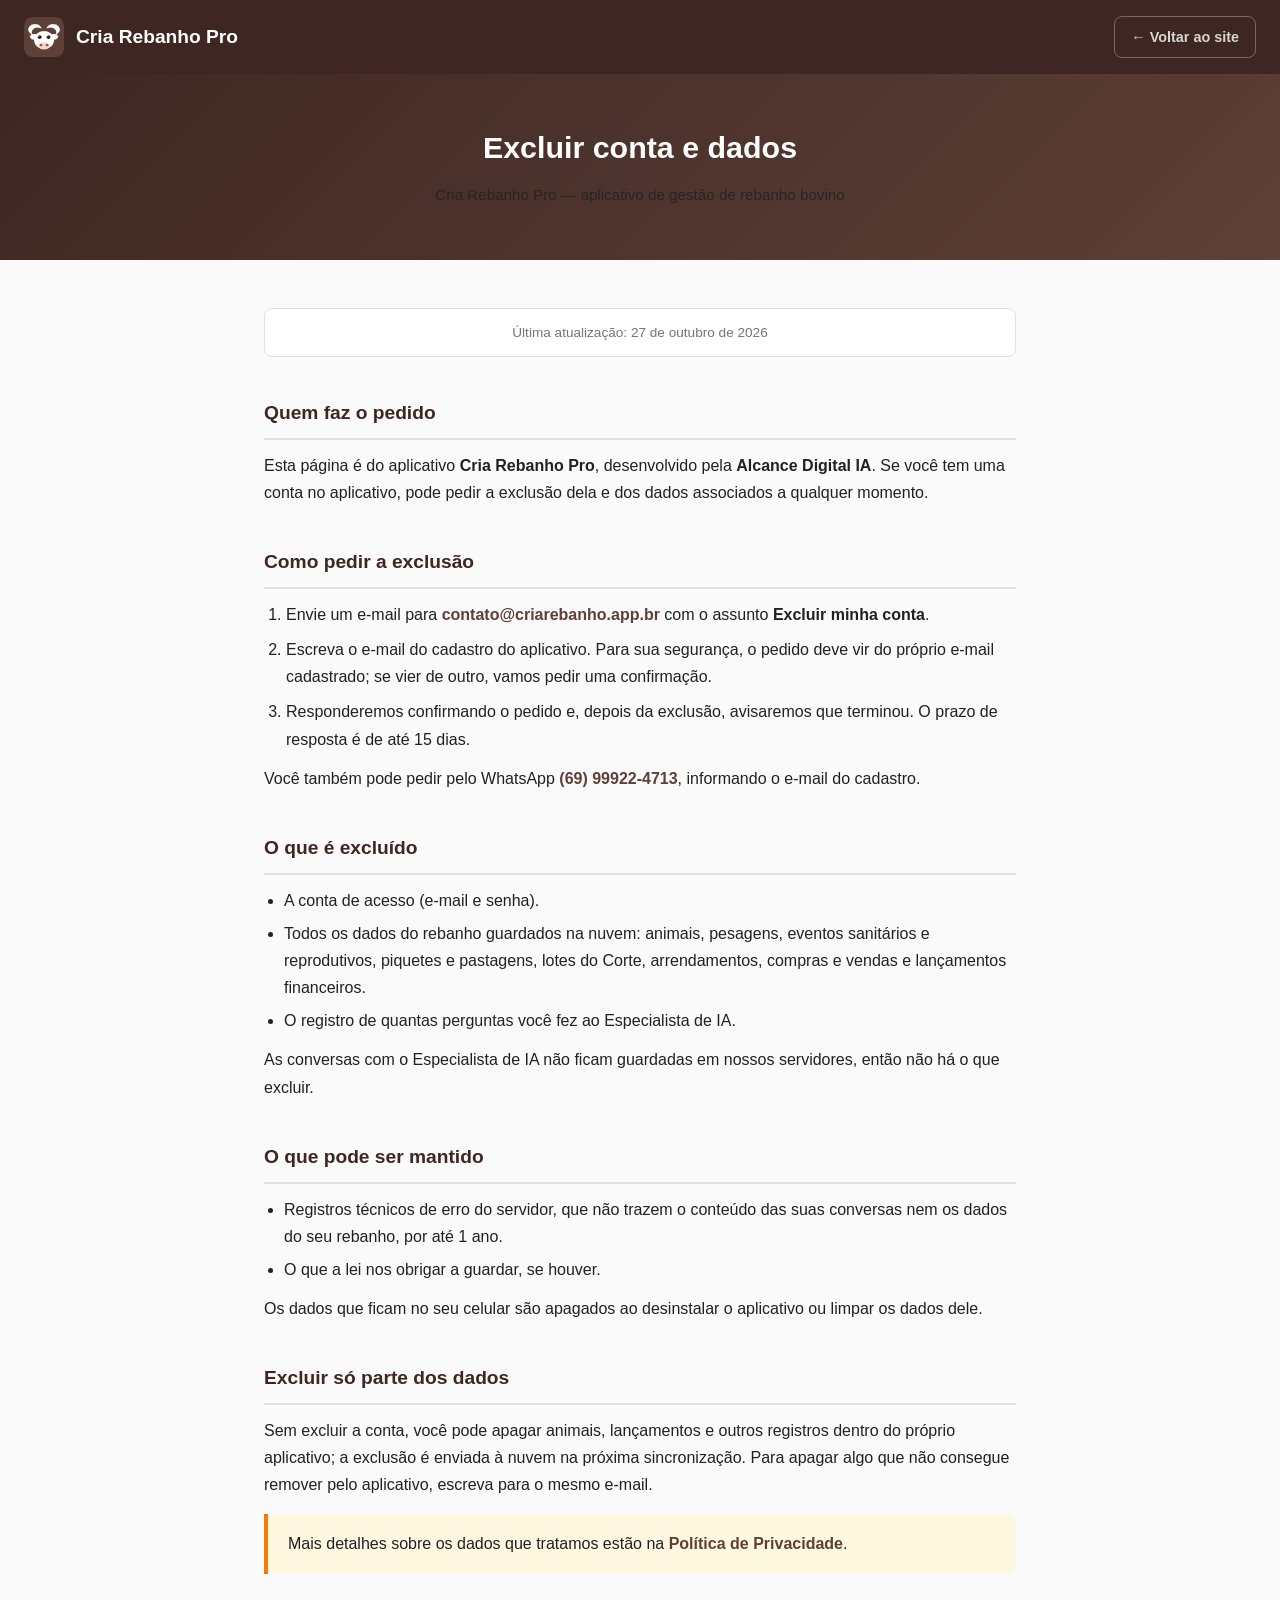
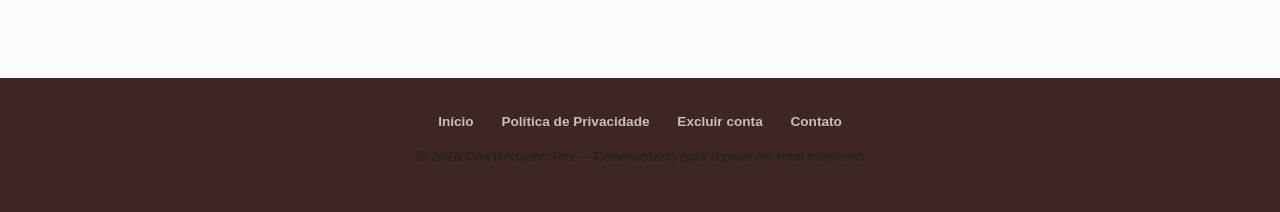
==== excluir-conta.html @ 09f93444 "Publica a pagina de exclusao de conta exigida pela Play Store A pagina existia so no repositorio do " ====
<!DOCTYPE html>
<html lang="pt-BR">
<head>
  <meta charset="UTF-8">
  <meta name="viewport" content="width=device-width, initial-scale=1.0">
  <title>Excluir conta e dados — Cria Rebanho Pro</title>
  <meta name="description" content="Como pedir a exclusão da conta e dos dados do aplicativo Cria Rebanho Pro.">
  <link rel="icon" type="image/png" href="img/icon.png">
  <style>
    * { margin: 0; padding: 0; box-sizing: border-box; }

    :root {
      --marrom: #5D4037;
      --marrom-escuro: #3E2723;
      --marrom-claro: #8D6E63;
      --verde: #388E3C;
      --laranja: #F57C00;
      --bg: #FAFAFA;
      --texto: #212121;
      --texto-suave: #757575;
      --branco: #ffffff;
      --borda: #E0E0E0;
    }

    body {
      font-family: 'Segoe UI', Arial, sans-serif;
      background: var(--bg);
      color: var(--texto);
      line-height: 1.7;
    }

    /* HEADER */
    header {
      background: var(--marrom-escuro);
      padding: 16px 24px;
      display: flex;
      justify-content: space-between;
      align-items: center;
    }

    .logo {
      display: flex;
      align-items: center;
      gap: 12px;
      text-decoration: none;
    }

    .logo img {
      width: 40px;
      height: 40px;
      border-radius: 8px;
    }

    .logo span {
      color: var(--branco);
      font-size: 1.2rem;
      font-weight: 700;
    }

    .btn-voltar {
      background: transparent;
      color: rgba(255,255,255,0.8);
      padding: 8px 16px;
      border-radius: 8px;
      text-decoration: none;
      font-size: 0.9rem;
      border: 1px solid rgba(255,255,255,0.3);
      transition: border-color 0.2s;
    }

    .btn-voltar:hover { border-color: var(--branco); color: var(--branco); }

    /* HERO */
    .page-hero {
      background: linear-gradient(135deg, var(--marrom-escuro) 0%, var(--marrom) 100%);
      color: var(--branco);
      text-align: center;
      padding: 48px 24px 40px;
    }

    .page-hero h1 {
      font-size: 1.9rem;
      font-weight: 700;
      margin-bottom: 8px;
    }

    .page-hero p {
      opacity: 0.8;
      font-size: 0.95rem;
    }

    /* CONTEÚDO */
    .container {
      max-width: 800px;
      margin: 0 auto;
      padding: 48px 24px 64px;
    }

    .section {
      margin-bottom: 40px;
    }

    h2 {
      font-size: 1.2rem;
      font-weight: 700;
      color: var(--marrom-escuro);
      margin-bottom: 12px;
      padding-bottom: 8px;
      border-bottom: 2px solid var(--borda);
    }

    p {
      margin-bottom: 12px;
      color: var(--texto);
    }

    ul {
      margin: 8px 0 12px 20px;
    }

    ol { margin: 8px 0 12px 22px; }
    ol li { margin-bottom: 8px; }

    ul li {
      margin-bottom: 6px;
      color: var(--texto);
    }

    .destaque {
      background: #FFF8E1;
      border-left: 4px solid var(--laranja);
      padding: 16px 20px;
      border-radius: 0 8px 8px 0;
      margin: 16px 0;
    }

    .destaque p { margin: 0; }

    a {
      color: var(--marrom);
      font-weight: 600;
      text-decoration: none;
    }

    a:hover { text-decoration: underline; }

    .data-atualizacao {
      background: var(--branco);
      border: 1px solid var(--borda);
      border-radius: 8px;
      padding: 12px 16px;
      font-size: 0.85rem;
      color: var(--texto-suave);
      margin-bottom: 40px;
      text-align: center;
    }

    /* FOOTER */
    footer {
      background: var(--marrom-escuro);
      color: rgba(255,255,255,0.7);
      text-align: center;
      padding: 32px 24px;
      font-size: 0.85rem;
    }

    footer a {
      color: rgba(255,255,255,0.7);
      text-decoration: none;
      margin: 0 12px;
    }

    footer a:hover { color: var(--branco); }

    .footer-links { margin-bottom: 12px; }

    @media (max-width: 600px) {
      .page-hero h1 { font-size: 1.5rem; }
      .logo span { font-size: 1rem; }
    }
  </style>
</head>
<body>

<!-- HEADER -->
<header>
  <a class="logo" href="/">
    <img src="img/icon.png" alt="Cria Rebanho">
    <span>Cria Rebanho Pro</span>
  </a>
  <a class="btn-voltar" href="/">← Voltar ao site</a>
</header>

<!-- HERO -->
<div class="page-hero">
  <h1>Excluir conta e dados</h1>
  <p>Cria Rebanho Pro — aplicativo de gestão de rebanho bovino</p>
</div>

<!-- CONTEÚDO -->
<div class="container">

  <div class="data-atualizacao">
    Última atualização: 27 de outubro de 2026
  </div>

  <div class="section">
    <h2>Quem faz o pedido</h2>
    <p>Esta página é do aplicativo <strong>Cria Rebanho Pro</strong>, desenvolvido pela <strong>Alcance Digital IA</strong>. Se você tem uma conta no aplicativo, pode pedir a exclusão dela e dos dados associados a qualquer momento.</p>
  </div>

  <div class="section">
    <h2>Como pedir a exclusão</h2>
    <ol>
      <li>Envie um e-mail para <a href="mailto:contato@criarebanho.app.br?subject=Excluir%20minha%20conta%20-%20Cria%20Rebanho%20Pro">contato@criarebanho.app.br</a> com o assunto <strong>Excluir minha conta</strong>.</li>
      <li>Escreva o e-mail do cadastro do aplicativo. Para sua segurança, o pedido deve vir do próprio e-mail cadastrado; se vier de outro, vamos pedir uma confirmação.</li>
      <li>Responderemos confirmando o pedido e, depois da exclusão, avisaremos que terminou. O prazo de resposta é de até 15 dias.</li>
    </ol>
    <p>Você também pode pedir pelo WhatsApp <a href="https://wa.me/5569999224713">(69) 99922-4713</a>, informando o e-mail do cadastro.</p>
  </div>

  <div class="section">
    <h2>O que é excluído</h2>
    <ul>
      <li>A conta de acesso (e-mail e senha).</li>
      <li>Todos os dados do rebanho guardados na nuvem: animais, pesagens, eventos sanitários e reprodutivos, piquetes e pastagens, lotes do Corte, arrendamentos, compras e vendas e lançamentos financeiros.</li>
      <li>O registro de quantas perguntas você fez ao Especialista de IA.</li>
    </ul>
    <p>As conversas com o Especialista de IA não ficam guardadas em nossos servidores, então não há o que excluir.</p>
  </div>

  <div class="section">
    <h2>O que pode ser mantido</h2>
    <ul>
      <li>Registros técnicos de erro do servidor, que não trazem o conteúdo das suas conversas nem os dados do seu rebanho, por até 1 ano.</li>
      <li>O que a lei nos obrigar a guardar, se houver.</li>
    </ul>
    <p>Os dados que ficam no seu celular são apagados ao desinstalar o aplicativo ou limpar os dados dele.</p>
  </div>

  <div class="section">
    <h2>Excluir só parte dos dados</h2>
    <p>Sem excluir a conta, você pode apagar animais, lançamentos e outros registros dentro do próprio aplicativo; a exclusão é enviada à nuvem na próxima sincronização. Para apagar algo que não consegue remover pelo aplicativo, escreva para o mesmo e-mail.</p>
    <div class="destaque">
      <p>Mais detalhes sobre os dados que tratamos estão na <a href="/privacidade.html">Política de Privacidade</a>.</p>
    </div>
  </div>

</div>

<!-- FOOTER -->
<footer>
  <div class="footer-links">
    <a href="/">Início</a>
    <a href="/privacidade.html">Política de Privacidade</a>
    <a href="/excluir-conta.html">Excluir conta</a>
    <a href="mailto:contato@criarebanho.app.br">Contato</a>
  </div>
  <p>© 2026 Cria Rebanho Pro — Desenvolvido para o produtor rural brasileiro</p>
</footer>

</body>
</html>
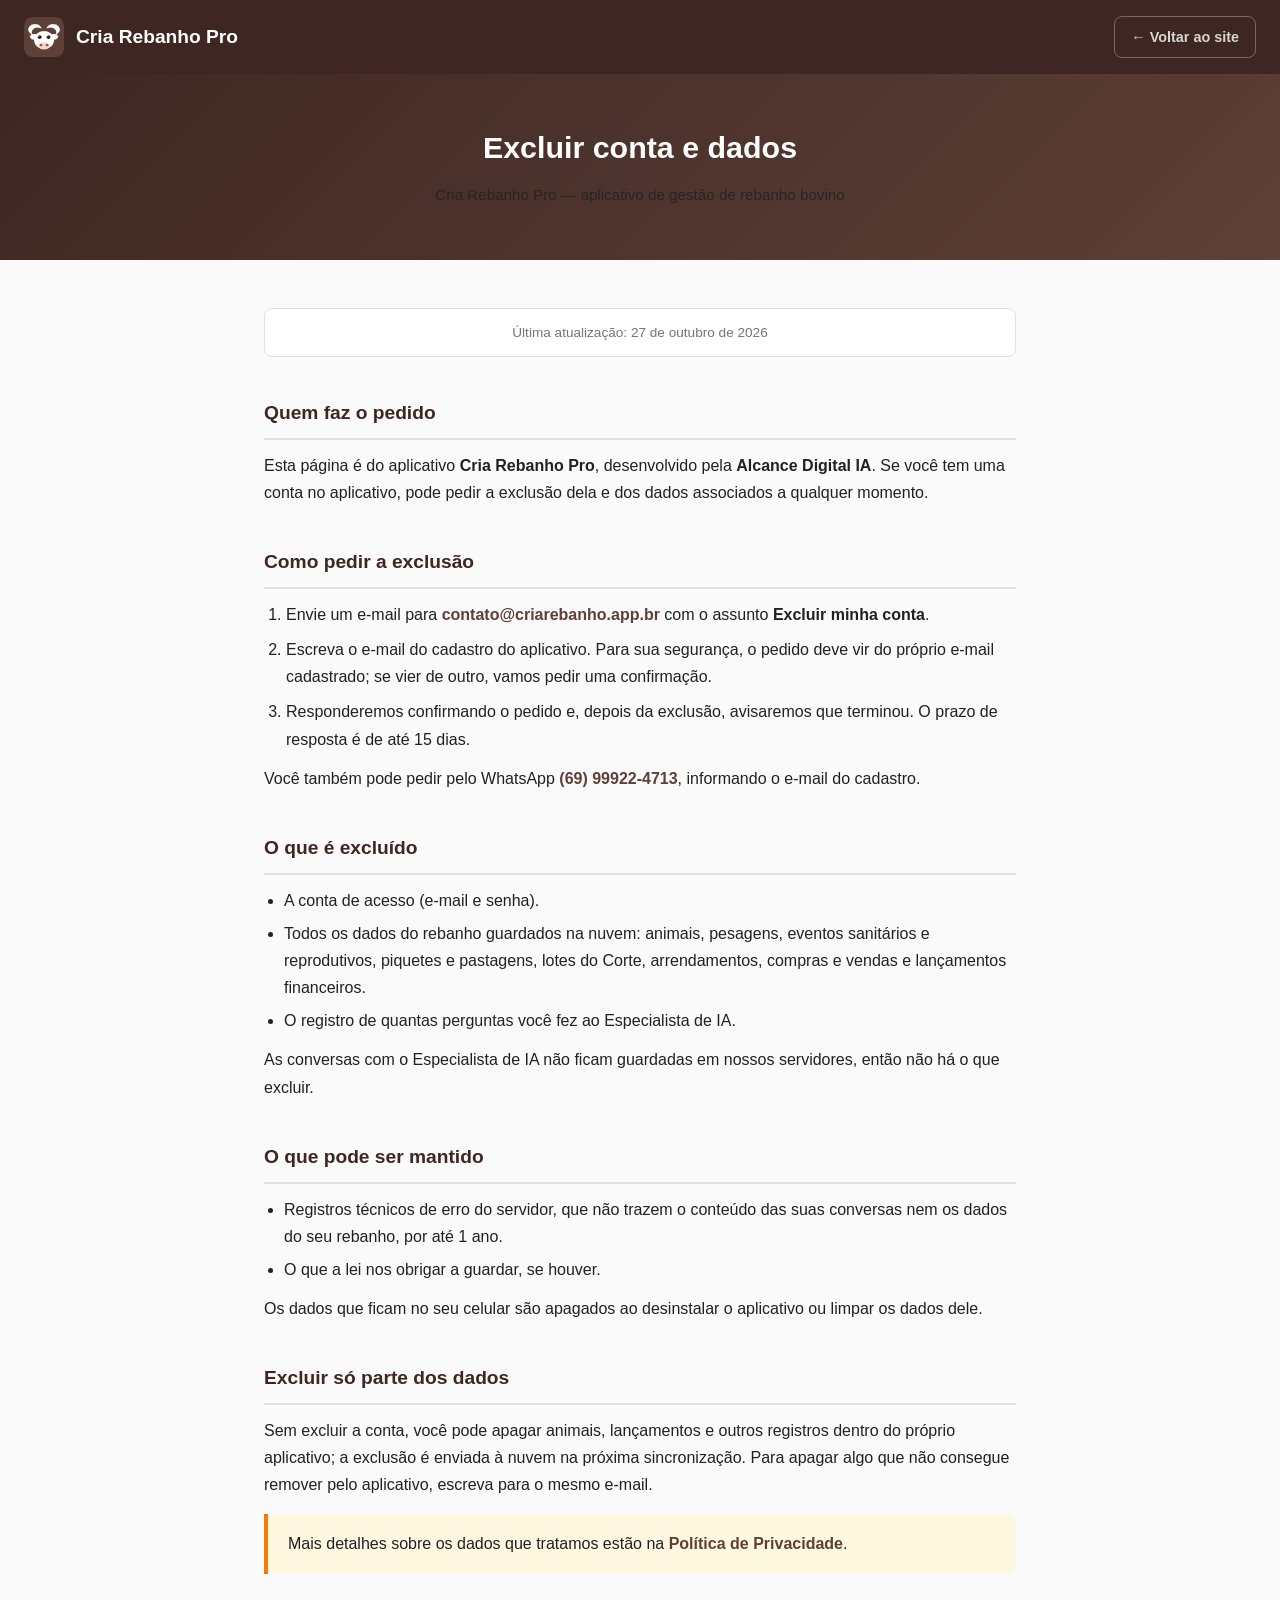
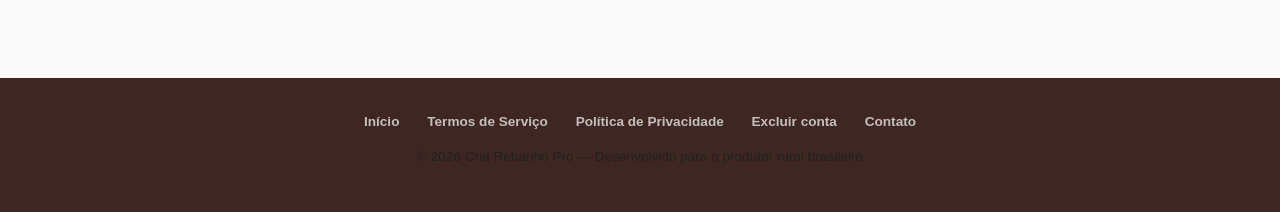
==== commit 8b0680ae: "Cria os Termos de Servico exigidos pelo Play Console O console nao deixa concluir a ficha do app sem" ====
--- a/excluir-conta.html
+++ b/excluir-conta.html
@@ -252,6 +252,7 @@
 <footer>
   <div class="footer-links">
     <a href="/">Início</a>
+    <a href="/termos.html">Termos de Serviço</a>
     <a href="/privacidade.html">Política de Privacidade</a>
     <a href="/excluir-conta.html">Excluir conta</a>
     <a href="mailto:contato@criarebanho.app.br">Contato</a>
